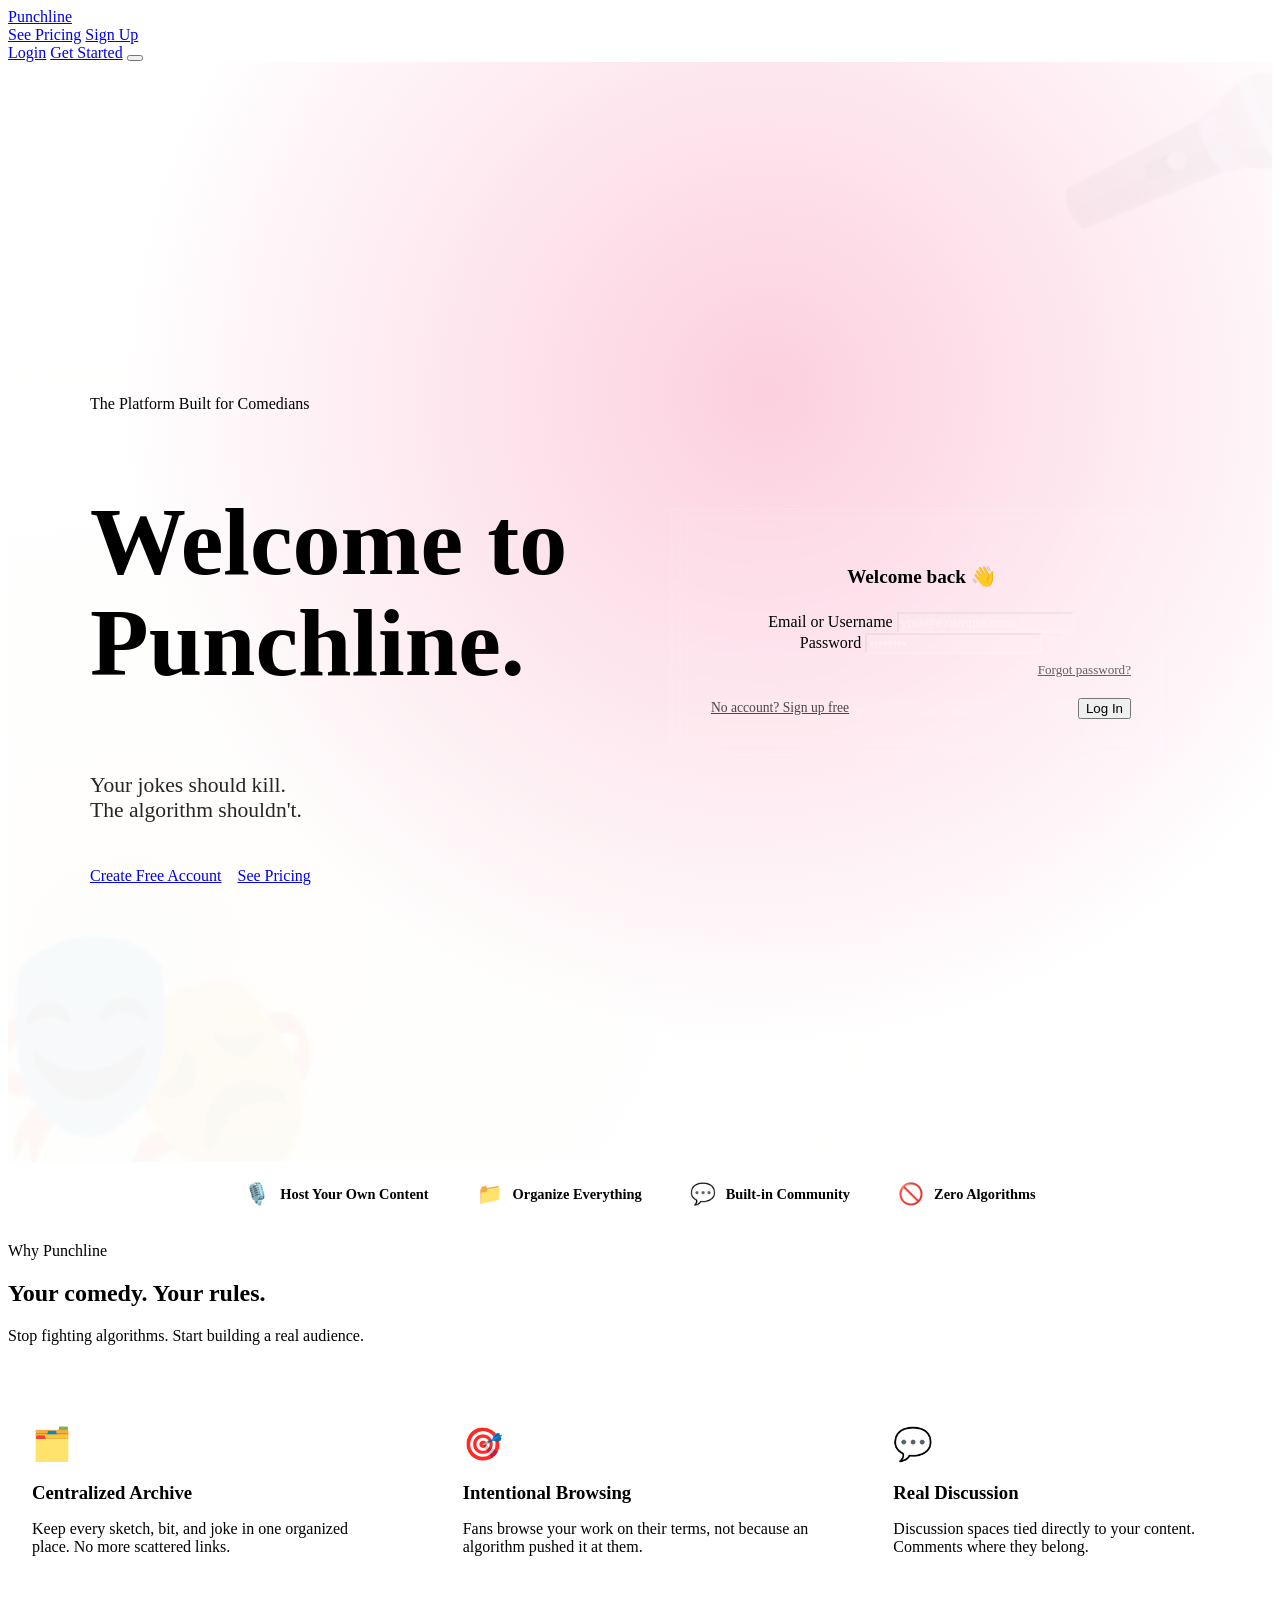
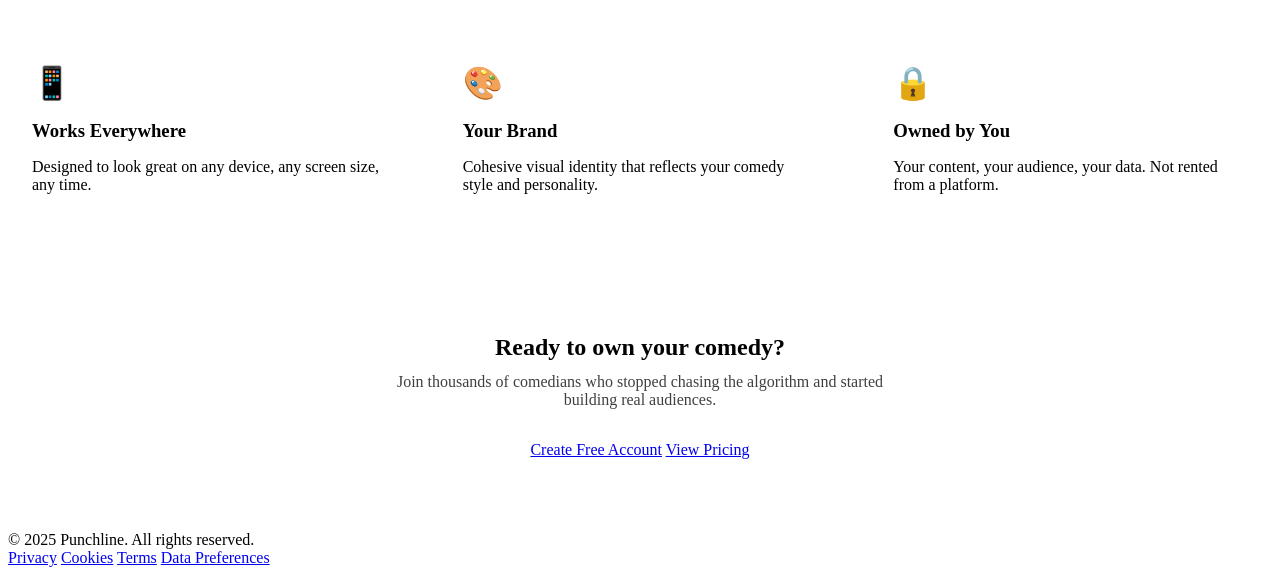
==== index.html @ 2a7b7582 "From Codepen to Github Just moving code, changed a few things, input feedback form peers" ====
<!DOCTYPE html>
<html lang="en">
<head>
  <meta charset="UTF-8">
  <meta name="viewport" content="width=device-width, initial-scale=1.0">
  <title>Punchline — Your Jokes Should Kill</title>
  <link rel="stylesheet" href="css/styles.css">
  <style>
    /* Page-specific styles */
    .home-hero {
      min-height: 100vh;
      background: var(--navy);
      display: flex;
      flex-direction: column;
      align-items: center;
      justify-content: center;
      text-align: center;
      padding: 120px 5% 80px;
      position: relative;
      overflow: hidden;
    }
    .home-hero::before {
      content: '';
      position: absolute; inset: 0;
      background: radial-gradient(ellipse at 60% 30%, rgba(242,39,110,0.22) 0%, transparent 60%),
                  radial-gradient(ellipse at 10% 80%, rgba(234,227,204,0.06) 0%, transparent 50%);
      pointer-events: none;
    }
    .home-hero .tagline {
      font-family: var(--font-brand);
      font-size: clamp(2.8rem, 8vw, 6rem);
      color: var(--white);
      line-height: 1.05;
      position: relative; z-index: 1;
    }
    .home-hero .tagline .accent { color: var(--pink); }
    .home-hero h2 {
      color: var(--cream);
      font-weight: 400;
      font-size: clamp(1rem, 2.5vw, 1.35rem);
      margin-top: 20px;
      max-width: 540px;
      opacity: 0.85;
      position: relative; z-index: 1;
    }
    .home-hero .hero-cta {
      display: flex; gap: 16px; margin-top: 44px;
      flex-wrap: wrap; justify-content: center;
      position: relative; z-index: 1;
    }
    /* Floating mic decoration */
    .hero-deco {
      position: absolute;
      font-size: 12rem;
      opacity: 0.03;
      user-select: none;
      pointer-events: none;
    }
    .hero-deco-1 { top: -20px; right: -40px; transform: rotate(20deg); }
    .hero-deco-2 { bottom: -60px; left: -40px; transform: rotate(-15deg); font-size: 18rem; }

    /* Inline login form */
    .login-inline {
      background: rgba(255,255,255,0.06);
      border: 1px solid rgba(255,255,255,0.1);
      border-radius: var(--radius-lg);
      padding: 36px 40px;
      width: min(420px, 90vw);
      backdrop-filter: blur(8px);
      position: relative; z-index: 1;
    }
    .login-inline h3 {
      color: var(--white);
      margin-bottom: 24px;
      font-size: 1.2rem;
    }
    .login-inline .form-group label { color: var(--cream); }
    .login-inline .form-group input {
      background: rgba(255,255,255,0.08);
      border-color: rgba(255,255,255,0.15);
      color: var(--white);
    }
    .login-inline .form-group input::placeholder { color: rgba(255,255,255,0.35); }
    .login-inline .form-group input:focus { border-color: var(--pink); background: rgba(255,255,255,0.12); }
    .login-inline .form-footer {
      display: flex; justify-content: space-between; align-items: center;
      margin-top: 20px;
    }
    .login-inline .form-footer a { color: var(--cream); font-size: 0.85rem; opacity: 0.7; transition: var(--transition); }
    .login-inline .form-footer a:hover { color: var(--pink); opacity: 1; }
    .forgot-pw { display: block; text-align: right; margin-top: 8px; font-size: 0.82rem; color: var(--cream); opacity: 0.6; transition: var(--transition); }
    .forgot-pw:hover { color: var(--pink); opacity: 1; }

    /* Two col layout in hero */
    .hero-cols {
      display: grid;
      grid-template-columns: 1fr 1fr;
      gap: 60px;
      align-items: center;
      max-width: 1100px;
      width: 100%;
      position: relative; z-index: 1;
    }
    .hero-left { text-align: left; }
    .hero-left .tagline, .hero-left h2 { text-align: left; }
    .hero-left .hero-cta { justify-content: flex-start; }

    /* Features strip */
    .features-strip {
      background: var(--pink);
      padding: 20px 5%;
      display: flex;
      justify-content: center;
      gap: 48px;
      flex-wrap: wrap;
    }
    .features-strip .feat {
      display: flex; align-items: center; gap: 10px;
      color: var(--white); font-weight: 600; font-size: 0.9rem;
    }
    .features-strip .feat span { font-size: 1.3rem; }

    /* Why section */
    .why-grid {
      display: grid;
      grid-template-columns: repeat(3, 1fr);
      gap: 28px;
      margin-top: 48px;
    }
    .why-item {
      background: var(--white);
      border-radius: var(--radius-lg);
      padding: 32px 24px;
      border-left: 4px solid var(--pink);
      box-shadow: var(--shadow);
      transition: var(--transition);
    }
    .why-item:hover { transform: translateY(-4px); box-shadow: var(--shadow-lg); }
    .why-item .icon { font-size: 2rem; margin-bottom: 16px; }
    .why-item h3 { margin-bottom: 10px; }

    /* CTA banner */
    .cta-banner {
      background: var(--navy);
      padding: 72px 5%;
      text-align: center;
    }
    .cta-banner h2 { color: var(--white); margin-bottom: 12px; }
    .cta-banner p { color: var(--cream); opacity: 0.75; max-width: 500px; margin: 0 auto 32px; }

    @media (max-width: 900px) {
      .hero-cols { grid-template-columns: 1fr; gap: 40px; }
      .hero-left { text-align: center; }
      .hero-left .tagline, .hero-left h2 { text-align: center; }
      .hero-left .hero-cta { justify-content: center; }
      .why-grid { grid-template-columns: 1fr; }
    }
  </style>
</head>
<body>

  <!-- NAVBAR -->
  <nav class="navbar">
    <a href="index.html" class="logo">Punch<span>line</span></a>
    <div class="nav-links" id="navLinks">
      <a href="pricing.html">See Pricing</a>
      <a href="signup.html">Sign Up</a>
    </div>
    <div class="nav-actions">
      <a href="#" class="btn btn-outline-white btn-sm" id="openLogin">Login</a>
      <a href="signup.html" class="btn btn-primary btn-sm">Get Started</a>
      <button class="hamburger" id="hamburger" aria-label="Toggle menu">
        <span></span><span></span><span></span>
      </button>
    </div>
  </nav>

  <!-- HERO -->
  <section class="home-hero">
    <div class="hero-deco hero-deco-1">🎤</div>
    <div class="hero-deco hero-deco-2">🎭</div>

    <div class="hero-cols">
      <div class="hero-left">
        <p class="badge badge-pink mb-16">The Platform Built for Comedians</p>
        <h1 class="tagline">Welcome to<br><span class="accent">Punchline.</span></h1>
        <h2>Your jokes should kill.<br>The algorithm shouldn't.</h2>
        <div class="hero-cta">
          <a href="signup.html" class="btn btn-primary btn-lg">Create Free Account</a>
          <a href="pricing.html" class="btn btn-outline-white btn-lg">See Pricing</a>
        </div>
      </div>

      <!-- Inline Login -->
      <div class="login-inline">
        <h3>Welcome back 👋</h3>
        <div class="form-group">
          <label for="loginEmail">Email or Username</label>
          <input type="email" id="loginEmail" placeholder="you@example.com">
        </div>
        <div class="form-group">
          <label for="loginPass">Password</label>
          <input type="password" id="loginPass" placeholder="••••••••">
        </div>
        <a href="#" class="forgot-pw">Forgot password?</a>
        <div class="login-inline form-footer" style="background:transparent;border:none;padding:0;width:auto;">
          <a href="signup.html">No account? Sign up free</a>
          <button class="btn btn-primary">Log In</button>
        </div>
      </div>
    </div>
  </section>

  <!-- FEATURES STRIP -->
  <div class="features-strip">
    <div class="feat"><span>🎙️</span> Host Your Own Content</div>
    <div class="feat"><span>📁</span> Organize Everything</div>
    <div class="feat"><span>💬</span> Built-in Community</div>
    <div class="feat"><span>🚫</span> Zero Algorithms</div>
  </div>

  <!-- WHY PUNCHLINE -->
  <section class="section" style="background: var(--cream);">
    <div class="container">
      <div class="section-title text-center">
        <p class="badge badge-pink mb-8">Why Punchline</p>
        <h2>Your comedy. Your rules.</h2>
        <p>Stop fighting algorithms. Start building a real audience.</p>
      </div>
      <div class="why-grid">
        <div class="why-item">
          <div class="icon">🗂️</div>
          <h3>Centralized Archive</h3>
          <p>Keep every sketch, bit, and joke in one organized place. No more scattered links.</p>
        </div>
        <div class="why-item">
          <div class="icon">🎯</div>
          <h3>Intentional Browsing</h3>
          <p>Fans browse your work on their terms, not because an algorithm pushed it at them.</p>
        </div>
        <div class="why-item">
          <div class="icon">💬</div>
          <h3>Real Discussion</h3>
          <p>Discussion spaces tied directly to your content. Comments where they belong.</p>
        </div>
        <div class="why-item">
          <div class="icon">📱</div>
          <h3>Works Everywhere</h3>
          <p>Designed to look great on any device, any screen size, any time.</p>
        </div>
        <div class="why-item">
          <div class="icon">🎨</div>
          <h3>Your Brand</h3>
          <p>Cohesive visual identity that reflects your comedy style and personality.</p>
        </div>
        <div class="why-item">
          <div class="icon">🔒</div>
          <h3>Owned by You</h3>
          <p>Your content, your audience, your data. Not rented from a platform.</p>
        </div>
      </div>
    </div>
  </section>

  <!-- CTA BANNER -->
  <section class="cta-banner">
    <div class="container text-center">
      <h2>Ready to own your comedy?</h2>
      <p>Join thousands of comedians who stopped chasing the algorithm and started building real audiences.</p>
      <div class="flex-center gap-16">
        <a href="signup.html" class="btn btn-primary btn-lg">Create Free Account</a>
        <a href="pricing.html" class="btn btn-outline-white btn-lg">View Pricing</a>
      </div>
    </div>
  </section>

  <!-- FOOTER -->
  <footer>
    <span>© 2025 Punchline. All rights reserved.</span>
    <div class="footer-links">
      <a href="#">Privacy</a>
      <a href="#">Cookies</a>
      <a href="#">Terms</a>
      <a href="#">Data Preferences</a>
    </div>
  </footer>

  <script>
    // Hamburger
    document.getElementById('hamburger').addEventListener('click', () => {
      document.getElementById('navLinks').classList.toggle('open');
    });
  </script>

</body>
</html>
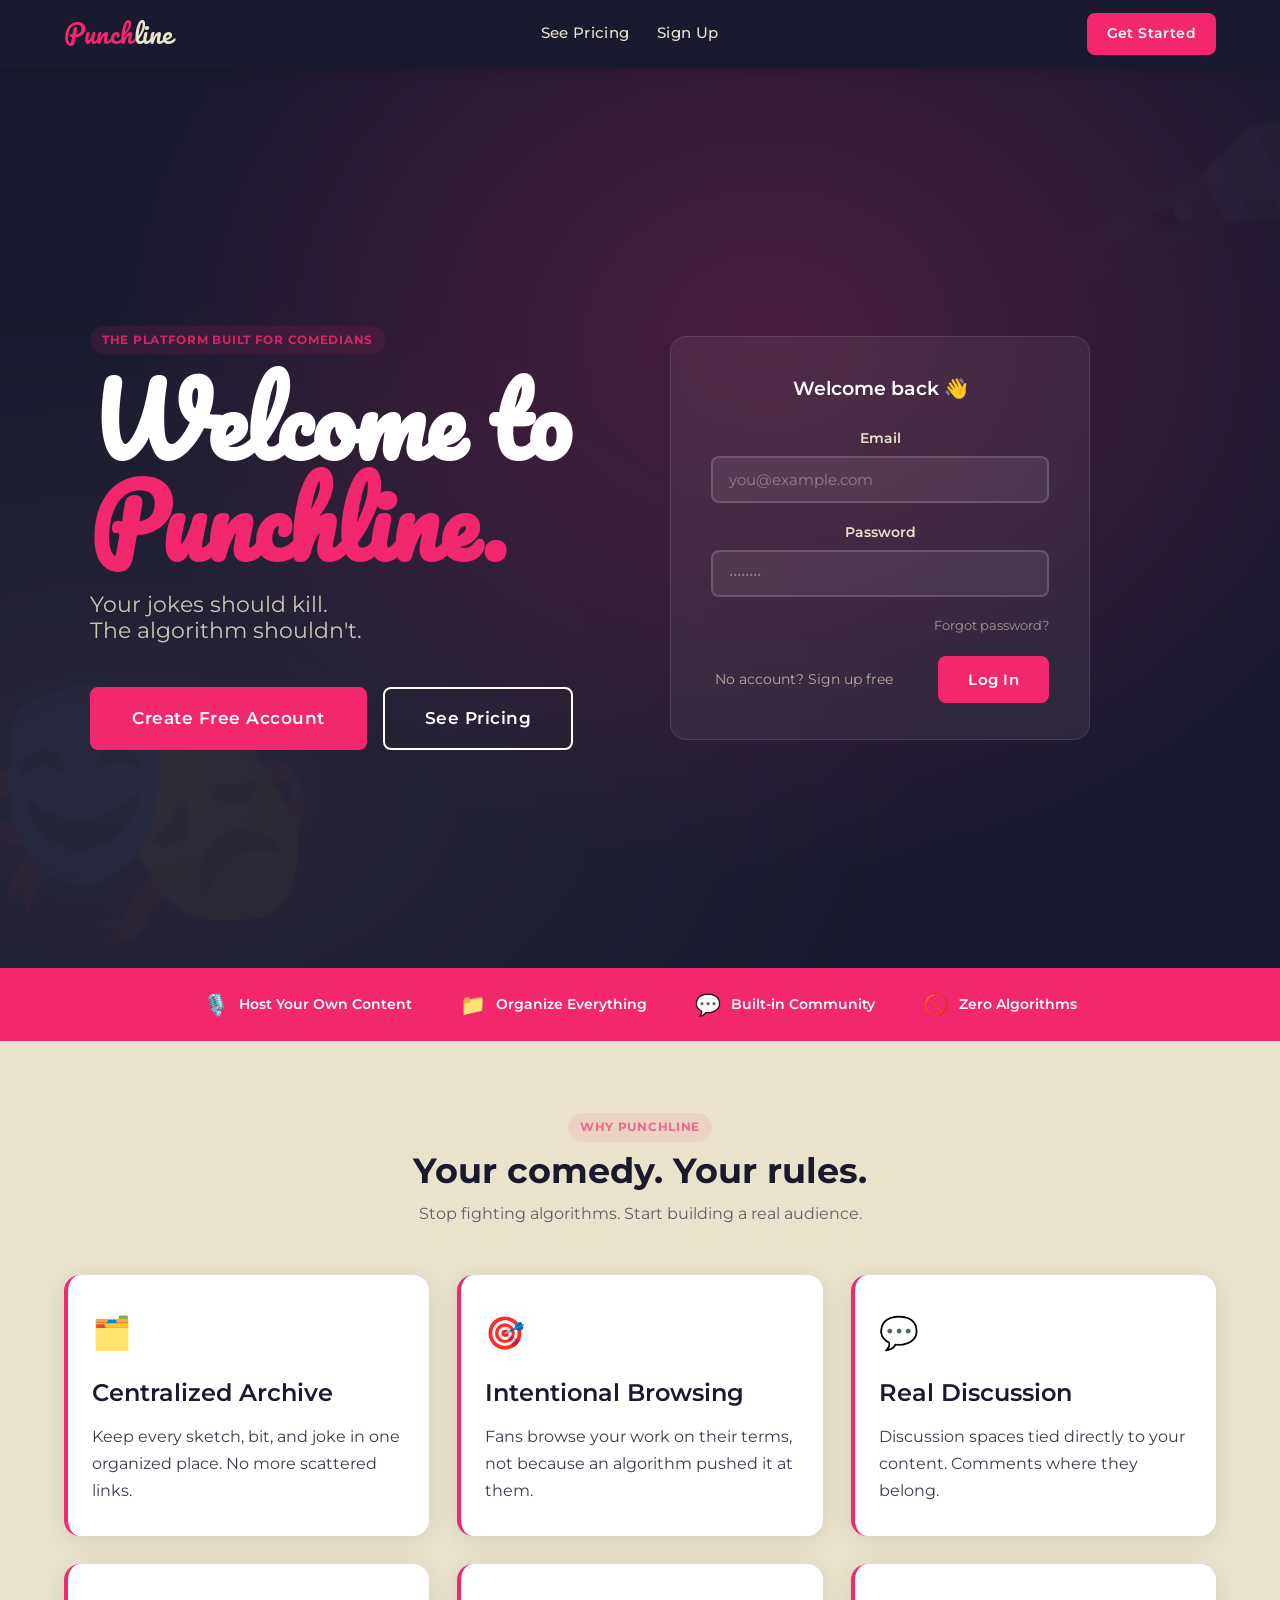
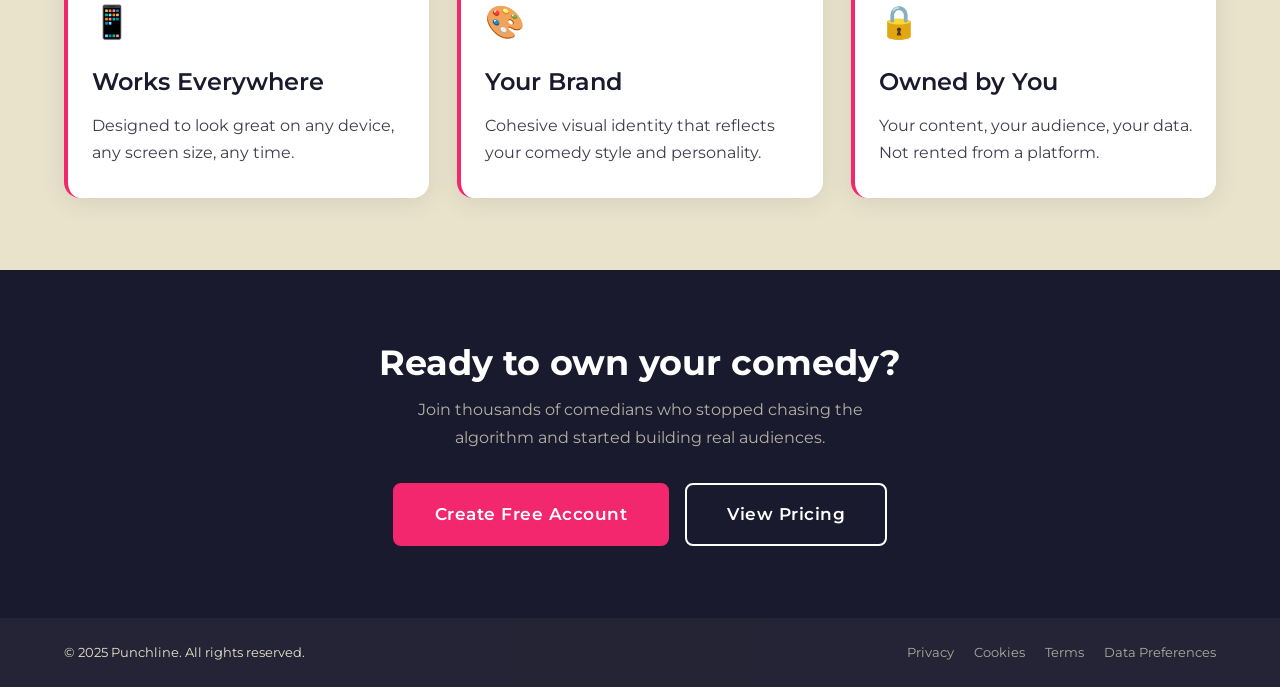
==== commit 260e25f4: "Update index.html" ====
--- a/index.html
+++ b/index.html
@@ -6,7 +6,6 @@
   <title>Punchline — Your Jokes Should Kill</title>
   <link rel="stylesheet" href="css/styles.css">
   <style>
-    /* Page-specific styles */
     .home-hero {
       min-height: 100vh;
       background: var(--navy);
@@ -48,7 +47,6 @@
       flex-wrap: wrap; justify-content: center;
       position: relative; z-index: 1;
     }
-    /* Floating mic decoration */
     .hero-deco {
       position: absolute;
       font-size: 12rem;
@@ -59,7 +57,7 @@
     .hero-deco-1 { top: -20px; right: -40px; transform: rotate(20deg); }
     .hero-deco-2 { bottom: -60px; left: -40px; transform: rotate(-15deg); font-size: 18rem; }
 
-    /* Inline login form */
+    /* ---- LOGIN CARD ---- */
     .login-inline {
       background: rgba(255,255,255,0.06);
       border: 1px solid rgba(255,255,255,0.1);
@@ -82,16 +80,51 @@
     }
     .login-inline .form-group input::placeholder { color: rgba(255,255,255,0.35); }
     .login-inline .form-group input:focus { border-color: var(--pink); background: rgba(255,255,255,0.12); }
-    .login-inline .form-footer {
-      display: flex; justify-content: space-between; align-items: center;
+
+    /* error state */
+    .login-inline .form-group input.input-error { border-color: #ff6b6b; box-shadow: 0 0 0 3px rgba(255,107,107,0.18); }
+    .field-error {
+      color: #ff8a8a;
+      font-size: 0.78rem;
+      margin-top: 4px;
+      display: none;
+    }
+    .field-error.visible { display: block; }
+
+    /* login-level error (wrong credentials) */
+    .login-alert {
+      background: rgba(255,107,107,0.15);
+      border: 1px solid rgba(255,107,107,0.35);
+      border-radius: var(--radius);
+      color: #ff8a8a;
+      font-size: 0.85rem;
+      padding: 10px 14px;
+      margin-bottom: 16px;
+      display: none;
+    }
+    .login-alert.visible { display: block; }
+
+    .login-card-footer {
+      display: flex;
+      justify-content: space-between;
+      align-items: center;
       margin-top: 20px;
     }
-    .login-inline .form-footer a { color: var(--cream); font-size: 0.85rem; opacity: 0.7; transition: var(--transition); }
-    .login-inline .form-footer a:hover { color: var(--pink); opacity: 1; }
-    .forgot-pw { display: block; text-align: right; margin-top: 8px; font-size: 0.82rem; color: var(--cream); opacity: 0.6; transition: var(--transition); }
+    .login-card-footer a { color: var(--cream); font-size: 0.85rem; opacity: 0.7; transition: var(--transition); padding-left: 4px; }
+    .login-card-footer a:hover { color: var(--pink); opacity: 1; }
+    .forgot-pw {
+      display: block;
+      text-align: right;
+      margin-top: 6px;
+      font-size: 0.82rem;
+      color: var(--cream);
+      opacity: 0.6;
+      transition: var(--transition);
+      cursor: pointer;
+    }
     .forgot-pw:hover { color: var(--pink); opacity: 1; }
 
-    /* Two col layout in hero */
+    /* hero two-col */
     .hero-cols {
       display: grid;
       grid-template-columns: 1fr 1fr;
@@ -105,7 +138,7 @@
     .hero-left .tagline, .hero-left h2 { text-align: left; }
     .hero-left .hero-cta { justify-content: flex-start; }
 
-    /* Features strip */
+    /* features strip */
     .features-strip {
       background: var(--pink);
       padding: 20px 5%;
@@ -120,7 +153,7 @@
     }
     .features-strip .feat span { font-size: 1.3rem; }
 
-    /* Why section */
+    /* why section */
     .why-grid {
       display: grid;
       grid-template-columns: repeat(3, 1fr);
@@ -139,7 +172,6 @@
     .why-item .icon { font-size: 2rem; margin-bottom: 16px; }
     .why-item h3 { margin-bottom: 10px; }
 
-    /* CTA banner */
     .cta-banner {
       background: var(--navy);
       padding: 72px 5%;
@@ -147,6 +179,52 @@
     }
     .cta-banner h2 { color: var(--white); margin-bottom: 12px; }
     .cta-banner p { color: var(--cream); opacity: 0.75; max-width: 500px; margin: 0 auto 32px; }
+
+    /* ---- FORGOT PASSWORD MODAL ---- */
+    .fp-overlay {
+      display: none;
+      position: fixed; inset: 0;
+      background: rgba(26,26,46,0.75);
+      backdrop-filter: blur(5px);
+      z-index: 300;
+      align-items: center;
+      justify-content: center;
+    }
+    .fp-overlay.active { display: flex; }
+    .fp-modal {
+      background: var(--white);
+      border-radius: var(--radius-lg);
+      padding: 40px;
+      width: min(400px, 92vw);
+      position: relative;
+      box-shadow: var(--shadow-lg);
+      animation: modalIn 0.22s cubic-bezier(.4,0,.2,1);
+    }
+    @keyframes modalIn {
+      from { opacity: 0; transform: translateY(20px) scale(0.97); }
+      to   { opacity: 1; transform: none; }
+    }
+    .fp-modal h3 { margin-bottom: 8px; }
+    .fp-modal .fp-sub { font-size: 0.9rem; opacity: 0.65; margin-bottom: 24px; }
+    .fp-close {
+      position: absolute; top: 14px; right: 18px;
+      background: none; border: none;
+      font-size: 1.4rem; color: var(--gray-mid);
+      cursor: pointer; transition: var(--transition);
+    }
+    .fp-close:hover { color: var(--pink); }
+    .fp-success {
+      display: none;
+      background: rgba(50,200,100,0.1);
+      border: 1px solid rgba(50,200,100,0.3);
+      border-radius: var(--radius);
+      color: #2a9d5c;
+      padding: 12px 16px;
+      font-size: 0.88rem;
+      margin-top: 16px;
+    }
+    .fp-success.visible { display: block; }
+    .fp-form-area { transition: var(--transition); }
 
     @media (max-width: 900px) {
       .hero-cols { grid-template-columns: 1fr; gap: 40px; }
@@ -167,7 +245,6 @@
       <a href="signup.html">Sign Up</a>
     </div>
     <div class="nav-actions">
-      <a href="#" class="btn btn-outline-white btn-sm" id="openLogin">Login</a>
       <a href="signup.html" class="btn btn-primary btn-sm">Get Started</a>
       <button class="hamburger" id="hamburger" aria-label="Toggle menu">
         <span></span><span></span><span></span>
@@ -191,21 +268,24 @@
         </div>
       </div>
 
-      <!-- Inline Login -->
+      <!-- LOGIN CARD -->
       <div class="login-inline">
         <h3>Welcome back 👋</h3>
+        <div class="login-alert" id="loginAlert">Incorrect email or password. Please try again.</div>
         <div class="form-group">
-          <label for="loginEmail">Email or Username</label>
-          <input type="email" id="loginEmail" placeholder="you@example.com">
+          <label for="loginEmail">Email</label>
+          <input type="email" id="loginEmail" placeholder="you@example.com" autocomplete="email">
+          <span class="field-error" id="emailError">Please enter a valid email address.</span>
         </div>
         <div class="form-group">
           <label for="loginPass">Password</label>
-          <input type="password" id="loginPass" placeholder="••••••••">
+          <input type="password" id="loginPass" placeholder="••••••••" autocomplete="current-password">
+          <span class="field-error" id="passError">Password cannot be empty.</span>
         </div>
-        <a href="#" class="forgot-pw">Forgot password?</a>
-        <div class="login-inline form-footer" style="background:transparent;border:none;padding:0;width:auto;">
+        <span class="forgot-pw" id="forgotPwLink">Forgot password?</span>
+        <div class="login-card-footer">
           <a href="signup.html">No account? Sign up free</a>
-          <button class="btn btn-primary">Log In</button>
+          <button class="btn btn-primary" id="loginBtn">Log In</button>
         </div>
       </div>
     </div>
@@ -228,36 +308,12 @@
         <p>Stop fighting algorithms. Start building a real audience.</p>
       </div>
       <div class="why-grid">
-        <div class="why-item">
-          <div class="icon">🗂️</div>
-          <h3>Centralized Archive</h3>
-          <p>Keep every sketch, bit, and joke in one organized place. No more scattered links.</p>
-        </div>
-        <div class="why-item">
-          <div class="icon">🎯</div>
-          <h3>Intentional Browsing</h3>
-          <p>Fans browse your work on their terms, not because an algorithm pushed it at them.</p>
-        </div>
-        <div class="why-item">
-          <div class="icon">💬</div>
-          <h3>Real Discussion</h3>
-          <p>Discussion spaces tied directly to your content. Comments where they belong.</p>
-        </div>
-        <div class="why-item">
-          <div class="icon">📱</div>
-          <h3>Works Everywhere</h3>
-          <p>Designed to look great on any device, any screen size, any time.</p>
-        </div>
-        <div class="why-item">
-          <div class="icon">🎨</div>
-          <h3>Your Brand</h3>
-          <p>Cohesive visual identity that reflects your comedy style and personality.</p>
-        </div>
-        <div class="why-item">
-          <div class="icon">🔒</div>
-          <h3>Owned by You</h3>
-          <p>Your content, your audience, your data. Not rented from a platform.</p>
-        </div>
+        <div class="why-item"><div class="icon">🗂️</div><h3>Centralized Archive</h3><p>Keep every sketch, bit, and joke in one organized place. No more scattered links.</p></div>
+        <div class="why-item"><div class="icon">🎯</div><h3>Intentional Browsing</h3><p>Fans browse your work on their terms, not because an algorithm pushed it at them.</p></div>
+        <div class="why-item"><div class="icon">💬</div><h3>Real Discussion</h3><p>Discussion spaces tied directly to your content. Comments where they belong.</p></div>
+        <div class="why-item"><div class="icon">📱</div><h3>Works Everywhere</h3><p>Designed to look great on any device, any screen size, any time.</p></div>
+        <div class="why-item"><div class="icon">🎨</div><h3>Your Brand</h3><p>Cohesive visual identity that reflects your comedy style and personality.</p></div>
+        <div class="why-item"><div class="icon">🔒</div><h3>Owned by You</h3><p>Your content, your audience, your data. Not rented from a platform.</p></div>
       </div>
     </div>
   </section>
@@ -278,19 +334,144 @@
   <footer>
     <span>© 2025 Punchline. All rights reserved.</span>
     <div class="footer-links">
-      <a href="#">Privacy</a>
-      <a href="#">Cookies</a>
-      <a href="#">Terms</a>
-      <a href="#">Data Preferences</a>
+      <a href="#">Privacy</a><a href="#">Cookies</a><a href="#">Terms</a><a href="#">Data Preferences</a>
     </div>
   </footer>
 
+  <!-- FORGOT PASSWORD MODAL -->
+  <div class="fp-overlay" id="fpOverlay">
+    <div class="fp-modal">
+      <button class="fp-close" id="fpClose">×</button>
+      <h3>Reset your password</h3>
+      <p class="fp-sub">Enter the email address on your account and we'll send a reset link.</p>
+      <div class="fp-form-area" id="fpFormArea">
+        <div class="form-group">
+          <label for="fpEmail">Email address</label>
+          <input type="email" id="fpEmail" placeholder="you@example.com">
+          <span class="field-error" id="fpEmailError">Please enter a valid email address.</span>
+        </div>
+        <button class="btn btn-primary" style="width:100%; margin-top:4px;" id="fpSubmit">Send Reset Link</button>
+      </div>
+      <div class="fp-success" id="fpSuccess">
+        ✓ If that email is registered, you'll receive a reset link shortly. Check your inbox (and spam folder).
+      </div>
+    </div>
+  </div>
+
   <script>
-    // Hamburger
+    // ---- SEED a demo user so login actually works out of the box ----
+    // In production this would come from signup.html writing to localStorage.
+    // Format: punchline_users = { "email": { password, name } }
+    (function seedDemoUser() {
+      const users = JSON.parse(localStorage.getItem('punchline_users') || '{}');
+      if (!users['demo@punchline.com']) {
+        users['demo@punchline.com'] = { password: 'Demo1234', name: 'Demo User' };
+        localStorage.setItem('punchline_users', JSON.stringify(users));
+      }
+    })();
+
+    // ---- If already logged in, skip straight to home2 ----
+    if (localStorage.getItem('punchline_session')) {
+      window.location.href = 'home2.html';
+    }
+
+    // ---- Hamburger ----
     document.getElementById('hamburger').addEventListener('click', () => {
       document.getElementById('navLinks').classList.toggle('open');
     });
+
+    // ---- Helpers ----
+    function isValidEmail(v) {
+      return /^[^\s@]+@[^\s@]+\.[^\s@]+$/.test(v.trim());
+    }
+
+    // ---- Login ----
+    document.getElementById('loginBtn').addEventListener('click', function () {
+      const emailEl  = document.getElementById('loginEmail');
+      const passEl   = document.getElementById('loginPass');
+      const emailErr = document.getElementById('emailError');
+      const passErr  = document.getElementById('passError');
+      const alert    = document.getElementById('loginAlert');
+
+      // reset
+      [emailEl, passEl].forEach(el => el.classList.remove('input-error'));
+      [emailErr, passErr].forEach(el => el.classList.remove('visible'));
+      alert.classList.remove('visible');
+
+      const email = emailEl.value.trim();
+      const pass  = passEl.value;
+      let valid = true;
+
+      if (!isValidEmail(email)) {
+        emailEl.classList.add('input-error');
+        emailErr.classList.add('visible');
+        valid = false;
+      }
+      if (!pass) {
+        passEl.classList.add('input-error');
+        passErr.classList.add('visible');
+        valid = false;
+      }
+      if (!valid) return;
+
+      // Check credentials
+      const users = JSON.parse(localStorage.getItem('punchline_users') || '{}');
+      const user  = users[email.toLowerCase()];
+
+      if (!user || user.password !== pass) {
+        alert.classList.add('visible');
+        emailEl.classList.add('input-error');
+        passEl.classList.add('input-error');
+        return;
+      }
+
+      // Save session
+      localStorage.setItem('punchline_session', JSON.stringify({
+        email: email.toLowerCase(),
+        name:  user.name || email.split('@')[0]
+      }));
+
+      window.location.href = 'home2.html';
+    });
+
+    // Allow Enter key to submit
+    ['loginEmail', 'loginPass'].forEach(id => {
+      document.getElementById(id).addEventListener('keydown', e => {
+        if (e.key === 'Enter') document.getElementById('loginBtn').click();
+      });
+    });
+
+    // ---- Forgot Password ----
+    document.getElementById('forgotPwLink').addEventListener('click', () => {
+      document.getElementById('fpOverlay').classList.add('active');
+      document.getElementById('fpEmail').value = document.getElementById('loginEmail').value;
+      document.getElementById('fpSuccess').classList.remove('visible');
+      document.getElementById('fpFormArea').style.display = '';
+      document.getElementById('fpEmailError').classList.remove('visible');
+      document.getElementById('fpEmail').classList.remove('input-error');
+    });
+    document.getElementById('fpClose').addEventListener('click', () => {
+      document.getElementById('fpOverlay').classList.remove('active');
+    });
+    document.getElementById('fpOverlay').addEventListener('click', e => {
+      if (e.target === document.getElementById('fpOverlay'))
+        document.getElementById('fpOverlay').classList.remove('active');
+    });
+    document.getElementById('fpSubmit').addEventListener('click', () => {
+      const fpEmailEl  = document.getElementById('fpEmail');
+      const fpEmailErr = document.getElementById('fpEmailError');
+      fpEmailEl.classList.remove('input-error');
+      fpEmailErr.classList.remove('visible');
+
+      if (!isValidEmail(fpEmailEl.value)) {
+        fpEmailEl.classList.add('input-error');
+        fpEmailErr.classList.add('visible');
+        return;
+      }
+      // Show confirmation regardless (don't leak whether email exists)
+      document.getElementById('fpFormArea').style.display = 'none';
+      document.getElementById('fpSuccess').classList.add('visible');
+    });
   </script>
-
 </body>
-</html>
+</html>
--- a/css/styles.css
+++ b/css/styles.css
@@ -0,0 +1,513 @@
+/* ============================================
+   PUNCHLINE — SHARED STYLES
+   Palette: Hot Pink #F2276E | Cream #EAE3CC | Navy #1A1A2E
+   Fonts: Montserrat (UI) | Pacifico (brand/scripty)
+   ============================================ */
+
+@import url('https://fonts.googleapis.com/css2?family=Montserrat:wght@300;400;500;600;700;800&family=Pacifico&display=swap');
+
+/* ---- CSS VARIABLES ---- */
+:root {
+  --pink:    #F2276E;
+  --pink-dark: #c71d5a;
+  --cream:   #EAE3CC;
+  --cream-dark: #d4ccb0;
+  --navy:    #1A1A2E;
+  --navy-light: #2a2a4a;
+  --white:   #ffffff;
+  --gray-light: #f5f5f0;
+  --gray-mid: #aaa;
+  --font-main: 'Montserrat', sans-serif;
+  --font-brand: 'Pacifico', cursive;
+  --radius: 8px;
+  --radius-lg: 16px;
+  --shadow: 0 4px 24px rgba(26,26,46,0.10);
+  --shadow-lg: 0 8px 40px rgba(26,26,46,0.16);
+  --transition: 0.22s cubic-bezier(.4,0,.2,1);
+}
+
+/* ---- RESET ---- */
+*, *::before, *::after { box-sizing: border-box; margin: 0; padding: 0; }
+html { scroll-behavior: smooth; }
+body {
+  font-family: var(--font-main);
+  background: var(--cream);
+  color: var(--navy);
+  line-height: 1.6;
+  font-size: 16px;
+}
+img { max-width: 100%; display: block; }
+a { color: inherit; text-decoration: none; }
+ul { list-style: none; }
+button { cursor: pointer; font-family: var(--font-main); }
+input, select, textarea { font-family: var(--font-main); }
+
+/* ---- TYPOGRAPHY ---- */
+h1 { font-size: clamp(2rem, 5vw, 3.5rem); font-weight: 800; line-height: 1.1; }
+h2 { font-size: clamp(1.4rem, 3vw, 2.2rem); font-weight: 700; line-height: 1.2; }
+h3 { font-size: clamp(1.1rem, 2vw, 1.5rem); font-weight: 600; }
+h4 { font-size: 1rem; font-weight: 600; }
+p  { font-size: 1rem; line-height: 1.7; color: var(--navy); opacity: 0.85; }
+
+.brand-font { font-family: var(--font-brand); }
+
+/* ---- BUTTONS ---- */
+.btn {
+  display: inline-block;
+  padding: 12px 28px;
+  border-radius: var(--radius);
+  font-weight: 600;
+  font-size: 0.95rem;
+  letter-spacing: 0.03em;
+  transition: var(--transition);
+  border: 2px solid transparent;
+  cursor: pointer;
+}
+.btn-primary {
+  background: var(--pink);
+  color: var(--white);
+  border-color: var(--pink);
+}
+.btn-primary:hover { background: var(--pink-dark); border-color: var(--pink-dark); transform: translateY(-1px); box-shadow: 0 4px 16px rgba(242,39,110,0.3); }
+.btn-outline {
+  background: transparent;
+  color: var(--navy);
+  border-color: var(--navy);
+}
+.btn-outline:hover { background: var(--navy); color: var(--white); transform: translateY(-1px); }
+.btn-outline-white {
+  background: transparent;
+  color: var(--white);
+  border-color: var(--white);
+}
+.btn-outline-white:hover { background: var(--white); color: var(--navy); }
+.btn-cream {
+  background: var(--cream);
+  color: var(--navy);
+  border-color: var(--cream);
+}
+.btn-cream:hover { background: var(--cream-dark); }
+.btn-lg { padding: 16px 40px; font-size: 1.05rem; }
+.btn-sm { padding: 8px 18px; font-size: 0.85rem; }
+
+/* ---- FORM ELEMENTS ---- */
+.form-group { display: flex; flex-direction: column; gap: 6px; margin-bottom: 18px; }
+.form-group label { font-weight: 600; font-size: 0.9rem; color: var(--navy); }
+.form-group input,
+.form-group select,
+.form-group textarea {
+  padding: 12px 16px;
+  border: 2px solid var(--cream-dark);
+  border-radius: var(--radius);
+  background: var(--white);
+  font-size: 0.95rem;
+  color: var(--navy);
+  transition: var(--transition);
+  outline: none;
+}
+.form-group input:focus,
+.form-group select:focus,
+.form-group textarea:focus {
+  border-color: var(--pink);
+  box-shadow: 0 0 0 3px rgba(242,39,110,0.12);
+}
+.form-group textarea { resize: vertical; min-height: 100px; }
+
+/* ---- NAVBAR SHARED ---- */
+.navbar {
+  display: flex;
+  align-items: center;
+  justify-content: space-between;
+  padding: 0 5%;
+  height: 68px;
+  background: var(--navy);
+  position: sticky;
+  top: 0;
+  z-index: 100;
+  box-shadow: 0 2px 12px rgba(0,0,0,0.15);
+}
+.navbar .logo {
+  font-family: var(--font-brand);
+  font-size: 1.6rem;
+  color: var(--pink);
+  letter-spacing: 0.02em;
+}
+.navbar .logo span { color: var(--cream); }
+.navbar .nav-links {
+  display: flex;
+  align-items: center;
+  gap: 28px;
+}
+.navbar .nav-links a {
+  color: var(--cream);
+  font-weight: 500;
+  font-size: 0.92rem;
+  letter-spacing: 0.02em;
+  transition: var(--transition);
+  position: relative;
+}
+.navbar .nav-links a:hover { color: var(--pink); }
+.navbar .nav-links a::after {
+  content: '';
+  position: absolute;
+  bottom: -3px; left: 0;
+  width: 0; height: 2px;
+  background: var(--pink);
+  transition: var(--transition);
+}
+.navbar .nav-links a:hover::after { width: 100%; }
+.navbar .nav-actions { display: flex; gap: 12px; align-items: center; }
+
+/* ---- DEAL BANNER (merch) ---- */
+.deal-banner {
+  background: var(--pink);
+  color: var(--white);
+  font-size: 0.85rem;
+  font-weight: 600;
+  letter-spacing: 0.06em;
+  text-align: center;
+  padding: 8px 0;
+  overflow: hidden;
+}
+.deal-banner .marquee {
+  display: inline-block;
+  white-space: nowrap;
+  animation: marquee 22s linear infinite;
+}
+@keyframes marquee {
+  0% { transform: translateX(100vw); }
+  100% { transform: translateX(-100%); }
+}
+
+/* ---- HERO ---- */
+.hero {
+  min-height: 520px;
+  display: flex;
+  align-items: center;
+  justify-content: center;
+  flex-direction: column;
+  text-align: center;
+  padding: 80px 5%;
+  position: relative;
+  overflow: hidden;
+  background: var(--navy);
+}
+.hero::before {
+  content: '';
+  position: absolute; inset: 0;
+  background: radial-gradient(ellipse at 60% 40%, rgba(242,39,110,0.18) 0%, transparent 65%),
+              radial-gradient(ellipse at 20% 80%, rgba(234,227,204,0.07) 0%, transparent 50%);
+  pointer-events: none;
+}
+.hero h1 { color: var(--white); position: relative; z-index: 1; }
+.hero h2 { color: var(--cream); font-weight: 400; font-size: clamp(1rem, 2.5vw, 1.4rem); opacity: 0.85; position: relative; z-index: 1; margin-top: 12px; }
+.hero .hero-actions { display: flex; gap: 16px; margin-top: 36px; flex-wrap: wrap; justify-content: center; position: relative; z-index: 1; }
+.hero-img-placeholder {
+  width: 100%;
+  max-height: 380px;
+  background: linear-gradient(135deg, var(--navy-light) 0%, #2d1040 100%);
+  border-radius: var(--radius-lg);
+  display: flex;
+  align-items: center;
+  justify-content: center;
+  color: var(--gray-mid);
+  font-size: 0.9rem;
+  letter-spacing: 0.08em;
+  min-height: 220px;
+  overflow: hidden;
+  position: relative;
+}
+.hero-img-placeholder::after {
+  content: '[ HERO IMAGE ]';
+  position: absolute;
+  color: rgba(255,255,255,0.2);
+  font-size: 0.8rem;
+  letter-spacing: 0.1em;
+}
+
+/* ---- CARDS ---- */
+.card {
+  background: var(--white);
+  border-radius: var(--radius-lg);
+  box-shadow: var(--shadow);
+  overflow: hidden;
+  transition: var(--transition);
+}
+.card:hover { transform: translateY(-4px); box-shadow: var(--shadow-lg); }
+.card-body { padding: 24px; }
+.card-title { font-weight: 700; font-size: 1.05rem; margin-bottom: 8px; }
+.card-text { font-size: 0.9rem; opacity: 0.75; }
+
+/* ---- SECTION WRAPPER ---- */
+.section { padding: 72px 5%; }
+.section-alt { background: var(--navy); color: var(--white); }
+.section-alt p { color: var(--cream); }
+.section-cream { background: var(--cream); }
+.container { max-width: 1180px; margin: 0 auto; }
+.section-title { margin-bottom: 40px; }
+.section-title h2 { margin-bottom: 8px; }
+.section-title p { opacity: 0.65; }
+
+/* ---- DIVIDER ---- */
+.divider { height: 3px; background: linear-gradient(90deg, var(--pink), var(--cream)); border: none; margin: 0; }
+.divider-thin { height: 1px; background: var(--cream-dark); border: none; margin: 32px 0; }
+
+/* ---- FOOTER ---- */
+footer {
+  background: var(--navy);
+  color: var(--cream);
+  padding: 24px 5%;
+  display: flex;
+  align-items: center;
+  justify-content: space-between;
+  flex-wrap: wrap;
+  gap: 12px;
+  font-size: 0.82rem;
+  opacity: 0.95;
+}
+footer a { color: var(--cream); opacity: 0.7; transition: var(--transition); }
+footer a:hover { color: var(--pink); opacity: 1; }
+footer .footer-links { display: flex; gap: 20px; flex-wrap: wrap; }
+
+/* ---- PRICING BOXES ---- */
+.pricing-grid {
+  display: grid;
+  grid-template-columns: repeat(auto-fit, minmax(260px, 1fr));
+  gap: 28px;
+  margin-top: 32px;
+}
+.pricing-card {
+  background: var(--white);
+  border-radius: var(--radius-lg);
+  padding: 36px 28px;
+  box-shadow: var(--shadow);
+  border: 2px solid transparent;
+  transition: var(--transition);
+  display: flex;
+  flex-direction: column;
+  gap: 16px;
+}
+.pricing-card:hover, .pricing-card.featured { border-color: var(--pink); transform: translateY(-4px); box-shadow: var(--shadow-lg); }
+.pricing-card.featured { background: var(--navy); color: var(--white); }
+.pricing-card.featured p { color: var(--cream); }
+.pricing-card .price { font-size: 2.8rem; font-weight: 800; color: var(--pink); line-height: 1; }
+.pricing-card .price span { font-size: 1rem; font-weight: 400; opacity: 0.6; }
+.pricing-card ul { display: flex; flex-direction: column; gap: 10px; }
+.pricing-card ul li { font-size: 0.9rem; display: flex; align-items: center; gap: 8px; }
+.pricing-card ul li::before { content: '✓'; color: var(--pink); font-weight: 700; }
+
+/* ---- CAROUSEL PLACEHOLDER ---- */
+.carousel-container {
+  position: relative;
+  overflow: hidden;
+  border-radius: var(--radius-lg);
+  background: var(--navy-light);
+}
+.carousel-track {
+  display: flex;
+  transition: transform 0.4s cubic-bezier(.4,0,.2,1);
+}
+.carousel-slide {
+  min-width: 100%;
+  min-height: 260px;
+  display: flex;
+  align-items: center;
+  justify-content: center;
+  font-size: 0.85rem;
+  color: rgba(255,255,255,0.3);
+  letter-spacing: 0.1em;
+  background: linear-gradient(135deg, var(--navy-light), #2d1040);
+  position: relative;
+}
+.carousel-slide img { width: 100%; height: 100%; object-fit: cover; position: absolute; inset: 0; }
+.carousel-btn {
+  position: absolute;
+  top: 50%; transform: translateY(-50%);
+  background: rgba(255,255,255,0.15);
+  border: none;
+  color: white;
+  width: 40px; height: 40px;
+  border-radius: 50%;
+  font-size: 1.1rem;
+  display: flex; align-items: center; justify-content: center;
+  cursor: pointer;
+  transition: var(--transition);
+  backdrop-filter: blur(4px);
+  z-index: 2;
+}
+.carousel-btn:hover { background: var(--pink); }
+.carousel-btn.prev { left: 12px; }
+.carousel-btn.next { right: 12px; }
+.carousel-dots { display: flex; justify-content: center; gap: 8px; padding: 12px 0; }
+.carousel-dot { width: 8px; height: 8px; border-radius: 50%; background: var(--cream-dark); border: none; cursor: pointer; transition: var(--transition); }
+.carousel-dot.active { background: var(--pink); }
+
+/* ---- MODAL (login) ---- */
+.modal-overlay {
+  display: none;
+  position: fixed; inset: 0;
+  background: rgba(26,26,46,0.7);
+  backdrop-filter: blur(4px);
+  z-index: 200;
+  align-items: center;
+  justify-content: center;
+}
+.modal-overlay.active { display: flex; }
+.modal {
+  background: var(--white);
+  border-radius: var(--radius-lg);
+  padding: 40px;
+  width: min(440px, 92vw);
+  position: relative;
+  box-shadow: var(--shadow-lg);
+  animation: modalIn 0.22s cubic-bezier(.4,0,.2,1);
+}
+@keyframes modalIn { from { opacity: 0; transform: translateY(24px) scale(0.97); } to { opacity: 1; transform: none; } }
+.modal-close {
+  position: absolute; top: 16px; right: 20px;
+  background: none; border: none;
+  font-size: 1.4rem; color: var(--gray-mid);
+  cursor: pointer; line-height: 1;
+  transition: var(--transition);
+}
+.modal-close:hover { color: var(--pink); }
+.modal h2 { margin-bottom: 24px; }
+
+/* ---- FORUM ---- */
+.forum-section { margin-bottom: 32px; }
+.forum-category {
+  background: var(--white);
+  border-radius: var(--radius);
+  margin-bottom: 8px;
+  border: 1px solid var(--cream-dark);
+  overflow: hidden;
+}
+.forum-category-header {
+  display: flex;
+  justify-content: space-between;
+  align-items: center;
+  padding: 16px 20px;
+  font-weight: 600;
+  cursor: pointer;
+  transition: var(--transition);
+}
+.forum-category-header:hover { background: var(--gray-light); }
+.forum-post {
+  padding: 16px 20px;
+  border-top: 1px solid var(--cream-dark);
+  font-size: 0.9rem;
+}
+.forum-post .post-title { font-weight: 600; margin-bottom: 4px; }
+.forum-post .post-meta { font-size: 0.78rem; color: var(--gray-mid); }
+
+/* ---- PRODUCT ---- */
+.color-swatch {
+  width: 28px; height: 28px;
+  border-radius: 50%;
+  border: 2px solid transparent;
+  cursor: pointer;
+  transition: var(--transition);
+}
+.color-swatch.active, .color-swatch:hover { border-color: var(--navy); transform: scale(1.15); }
+.size-btn {
+  padding: 8px 14px;
+  border: 2px solid var(--cream-dark);
+  border-radius: var(--radius);
+  background: var(--white);
+  font-weight: 600;
+  font-size: 0.85rem;
+  cursor: pointer;
+  transition: var(--transition);
+}
+.size-btn.active, .size-btn:hover { border-color: var(--pink); color: var(--pink); }
+
+/* ---- QUANTITY ---- */
+.qty-control {
+  display: flex; align-items: center; gap: 0;
+  border: 2px solid var(--cream-dark);
+  border-radius: var(--radius);
+  overflow: hidden;
+  width: fit-content;
+}
+.qty-control button {
+  background: var(--cream);
+  border: none;
+  width: 36px; height: 36px;
+  font-size: 1.1rem;
+  font-weight: 700;
+  transition: var(--transition);
+}
+.qty-control button:hover { background: var(--pink); color: var(--white); }
+.qty-control input {
+  width: 48px; height: 36px;
+  border: none; border-left: 2px solid var(--cream-dark); border-right: 2px solid var(--cream-dark);
+  text-align: center;
+  font-weight: 600;
+  font-size: 0.95rem;
+  outline: none;
+}
+
+/* ---- TAGS / BADGES ---- */
+.badge {
+  display: inline-block;
+  padding: 4px 12px;
+  border-radius: 100px;
+  font-size: 0.75rem;
+  font-weight: 700;
+  letter-spacing: 0.06em;
+  text-transform: uppercase;
+}
+.badge-pink { background: rgba(242,39,110,0.12); color: var(--pink); }
+.badge-navy { background: var(--navy); color: var(--white); }
+.badge-cream { background: var(--cream); color: var(--navy); }
+
+/* ---- IMAGE SLIDER ---- */
+.img-slider-placeholder {
+  width: 100%;
+  aspect-ratio: 16/6;
+  background: linear-gradient(135deg, var(--navy-light), #3d1060);
+  border-radius: var(--radius-lg);
+  display: flex; align-items: center; justify-content: center;
+  color: rgba(255,255,255,0.2);
+  font-size: 0.8rem; letter-spacing: 0.1em;
+  position: relative;
+}
+
+/* ---- RESPONSIVE ---- */
+@media (max-width: 768px) {
+  .navbar .nav-links { display: none; }
+  .navbar .nav-links.open { display: flex; flex-direction: column; position: absolute; top: 68px; left: 0; right: 0; background: var(--navy); padding: 20px 5%; gap: 16px; z-index: 99; }
+  .hamburger { display: flex !important; }
+  .section { padding: 48px 5%; }
+  footer { flex-direction: column; text-align: center; }
+}
+.hamburger {
+  display: none;
+  flex-direction: column; gap: 5px;
+  background: none; border: none;
+  cursor: pointer; padding: 4px;
+}
+.hamburger span { display: block; width: 24px; height: 2px; background: var(--cream); border-radius: 2px; transition: var(--transition); }
+
+/* ---- UTILITY ---- */
+.text-pink { color: var(--pink); }
+.text-cream { color: var(--cream); }
+.text-navy { color: var(--navy); }
+.text-center { text-align: center; }
+.mt-8  { margin-top: 8px; }
+.mt-16 { margin-top: 16px; }
+.mt-24 { margin-top: 24px; }
+.mt-40 { margin-top: 40px; }
+.mb-8  { margin-bottom: 8px; }
+.mb-16 { margin-bottom: 16px; }
+.mb-24 { margin-bottom: 24px; }
+.flex { display: flex; }
+.flex-center { display: flex; align-items: center; justify-content: center; }
+.gap-8  { gap: 8px; }
+.gap-16 { gap: 16px; }
+.gap-24 { gap: 24px; }
+.grid-2 { display: grid; grid-template-columns: 1fr 1fr; gap: 32px; }
+.grid-3 { display: grid; grid-template-columns: repeat(3, 1fr); gap: 28px; }
+.grid-4 { display: grid; grid-template-columns: repeat(4, 1fr); gap: 24px; }
+@media (max-width: 900px) { .grid-3, .grid-4 { grid-template-columns: repeat(2, 1fr); } }
+@media (max-width: 600px) { .grid-2, .grid-3, .grid-4 { grid-template-columns: 1fr; } }
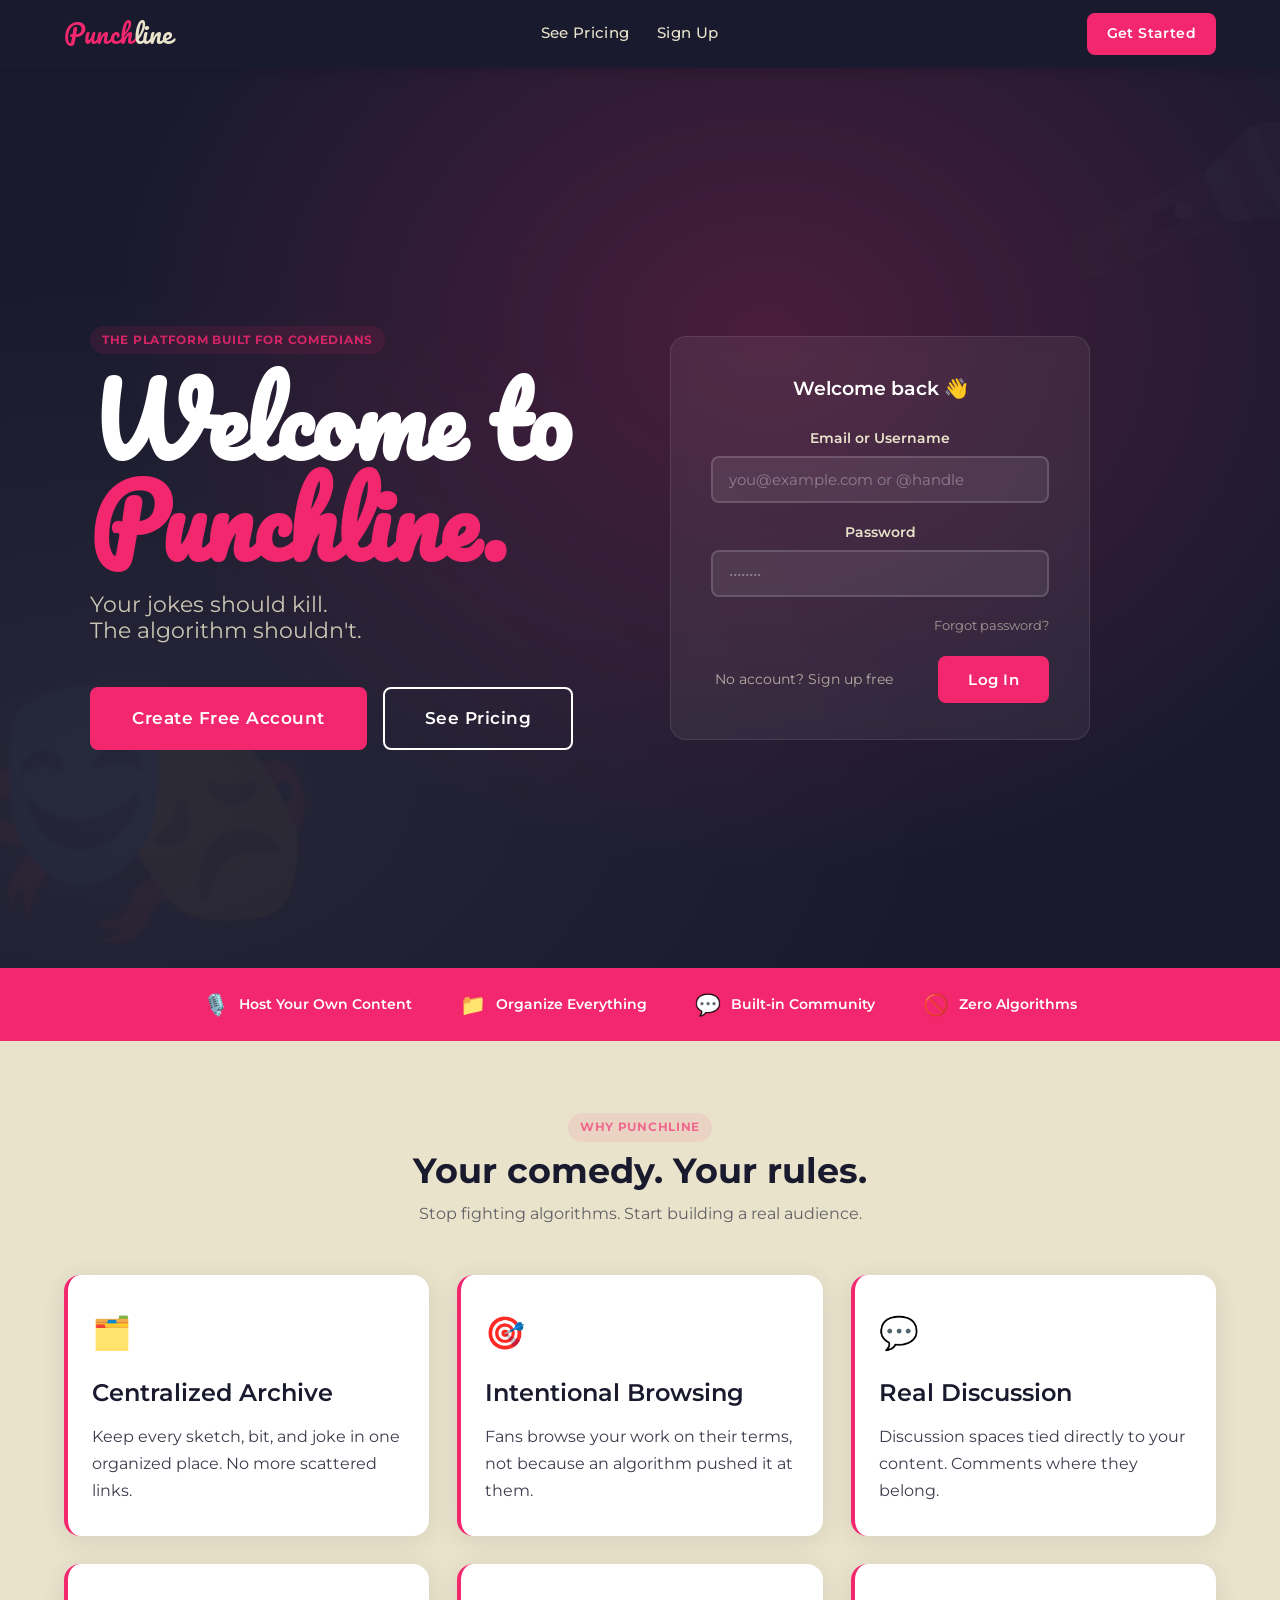
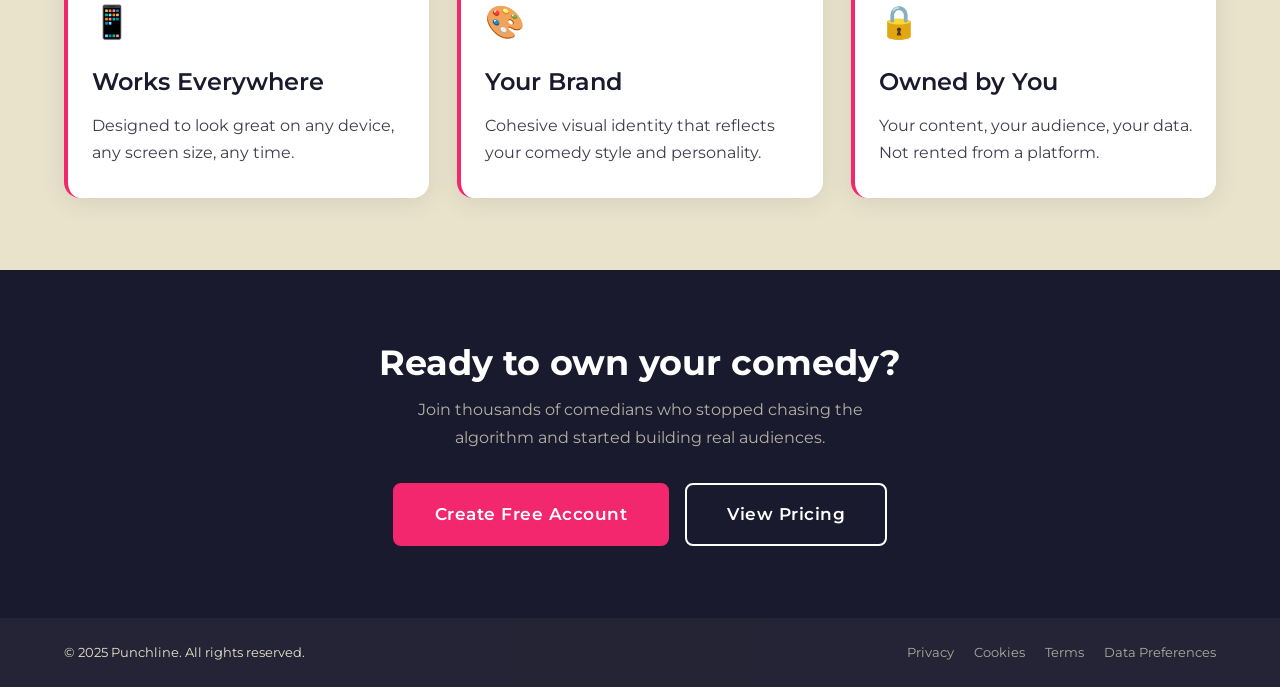
==== commit b5301ff0: "Update index.html" ====
--- a/index.html
+++ b/index.html
@@ -273,9 +273,9 @@
         <h3>Welcome back 👋</h3>
         <div class="login-alert" id="loginAlert">Incorrect email or password. Please try again.</div>
         <div class="form-group">
-          <label for="loginEmail">Email</label>
-          <input type="email" id="loginEmail" placeholder="you@example.com" autocomplete="email">
-          <span class="field-error" id="emailError">Please enter a valid email address.</span>
+          <label for="loginEmail">Email or Username</label>
+          <input type="text" id="loginEmail" placeholder="you@example.com or @handle" autocomplete="username">
+          <span class="field-error" id="emailError">Please enter your email or username.</span>
         </div>
         <div class="form-group">
           <label for="loginPass">Password</label>
@@ -398,11 +398,11 @@
       [emailErr, passErr].forEach(el => el.classList.remove('visible'));
       alert.classList.remove('visible');
 
-      const email = emailEl.value.trim();
-      const pass  = passEl.value;
+      const identifier = emailEl.value.trim();
+      const pass       = passEl.value;
       let valid = true;
 
-      if (!isValidEmail(email)) {
+      if (!identifier) {
         emailEl.classList.add('input-error');
         emailErr.classList.add('visible');
         valid = false;
@@ -414,9 +414,26 @@
       }
       if (!valid) return;
 
-      // Check credentials
+      // Resolve identifier — could be an email or a username
       const users = JSON.parse(localStorage.getItem('punchline_users') || '{}');
-      const user  = users[email.toLowerCase()];
+      let matchedEmail = null;
+      let user = null;
+
+      if (isValidEmail(identifier)) {
+        // Treat as email
+        matchedEmail = identifier.toLowerCase();
+        user = users[matchedEmail];
+      } else {
+        // Treat as username — search all accounts
+        const stripped = identifier.replace(/^@/, '').toLowerCase();
+        for (const [em, u] of Object.entries(users)) {
+          if ((u.name || '').toLowerCase() === stripped) {
+            matchedEmail = em;
+            user = u;
+            break;
+          }
+        }
+      }
 
       if (!user || user.password !== pass) {
         alert.classList.add('visible');
@@ -427,8 +444,8 @@
 
       // Save session
       localStorage.setItem('punchline_session', JSON.stringify({
-        email: email.toLowerCase(),
-        name:  user.name || email.split('@')[0]
+        email: matchedEmail,
+        name:  user.name || matchedEmail.split('@')[0]
       }));
 
       window.location.href = 'home2.html';
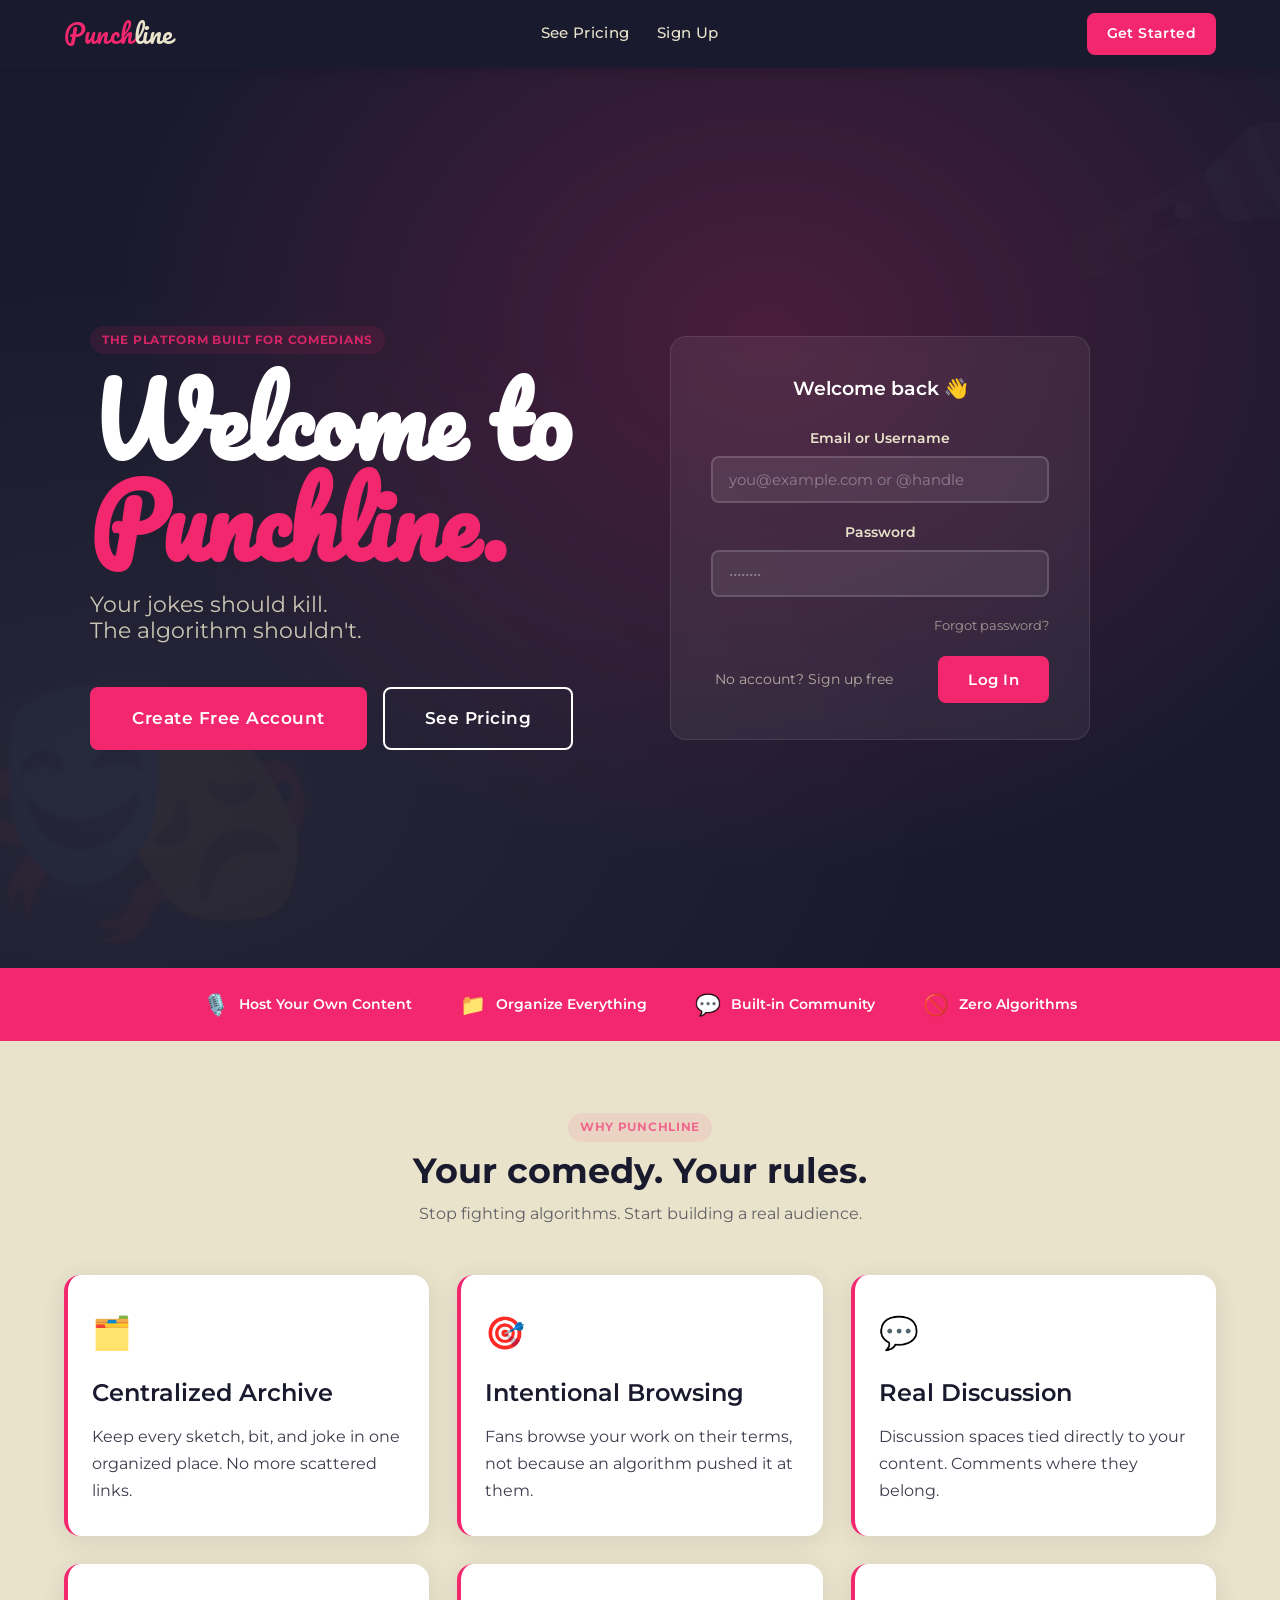
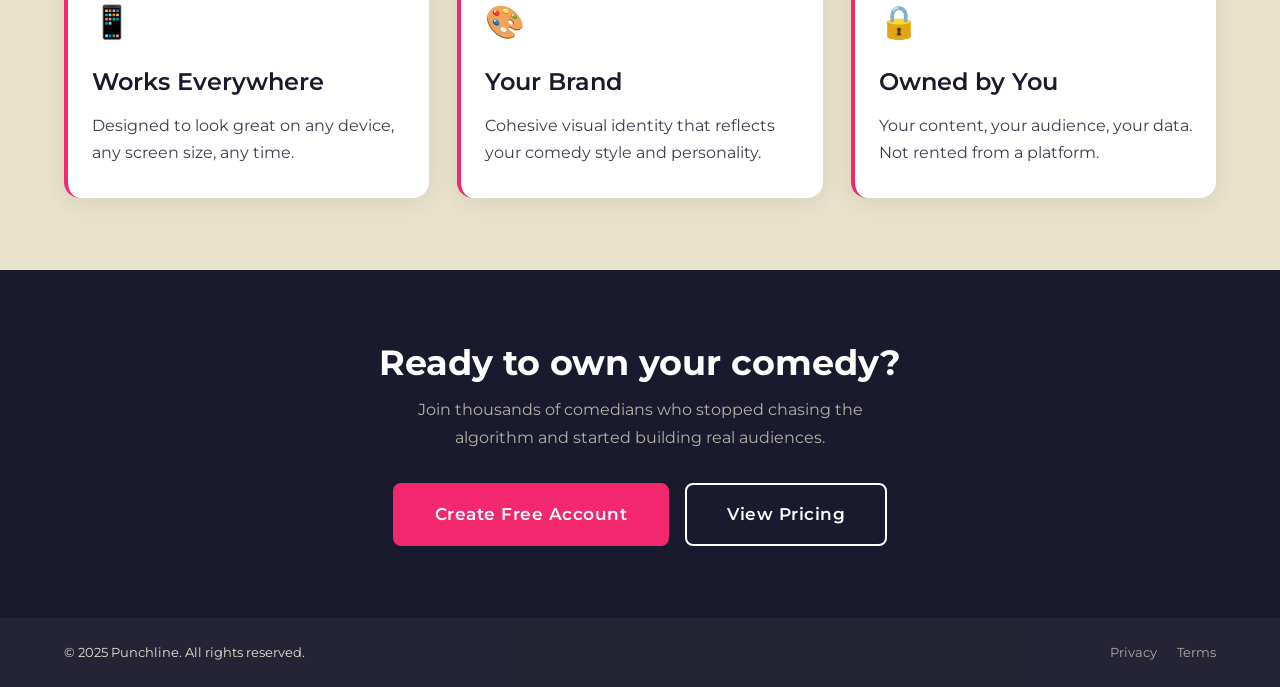
==== commit b23fc2e2: "Update index.html" ====
--- a/index.html
+++ b/index.html
@@ -334,7 +334,7 @@
   <footer>
     <span>© 2025 Punchline. All rights reserved.</span>
     <div class="footer-links">
-      <a href="#">Privacy</a><a href="#">Cookies</a><a href="#">Terms</a><a href="#">Data Preferences</a>
+      <a href="#">Privacy</a><a href="#">Terms</a>
     </div>
   </footer>
 
